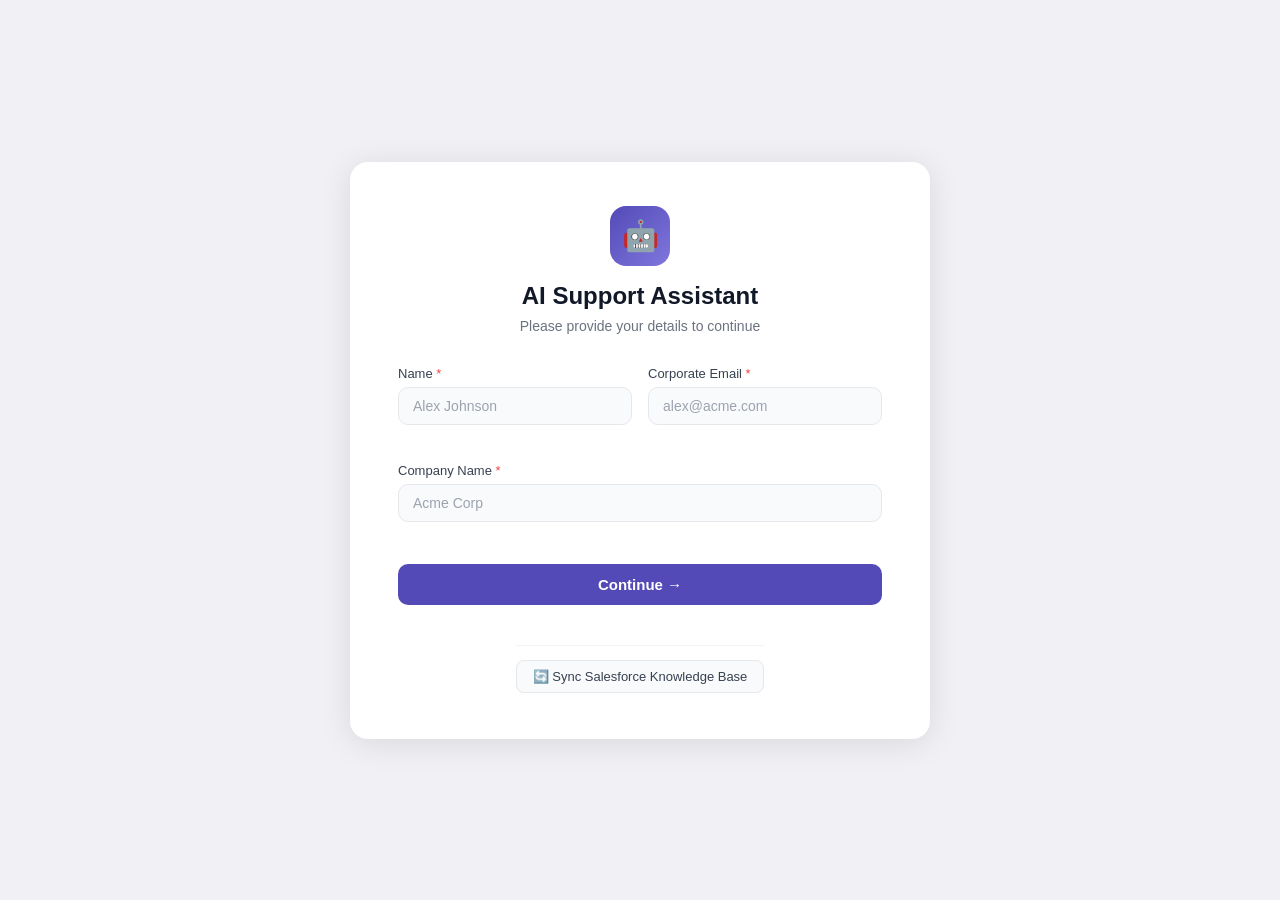
==== static/index.html @ 20d994e7 "Add Slack + Confluence integration, async escalation, popup buttons alignment - Slack Bot integratio" ====
<!DOCTYPE html>
<html lang="en">
<head>
  <meta charset="UTF-8" />
  <meta name="viewport" content="width=device-width, initial-scale=1.0"/>
  <title>AI Support Assistant</title>
  <link rel="stylesheet" href="/style.css" />
</head>
<body class="ob-body">

  <div class="ob-page">
    <div class="ob-card">
      <div class="ob-logo">🤖</div>
      <h1 class="ob-title">AI Support Assistant</h1>
      <p class="ob-sub">Please provide your details to continue</p>

      <form id="onboardForm" novalidate>
        <div class="form-row">
          <div class="form-group">
            <label for="name">Name <span class="req">*</span></label>
            <input type="text" id="name" placeholder="Alex Johnson" autocomplete="off" />
            <span class="err-msg" id="nameErr"></span>
          </div>
          <div class="form-group">
            <label for="email">Corporate Email <span class="req">*</span></label>
            <input type="email" id="email" placeholder="alex@acme.com" autocomplete="off" />
            <span class="err-msg" id="emailErr"></span>
          </div>
        </div>

        <div class="form-group full">
          <label for="company">Company Name <span class="req">*</span></label>
          <input type="text" id="company" placeholder="Acme Corp" autocomplete="off" />
          <span class="err-msg" id="companyErr"></span>
        </div>

        <button type="submit" class="btn-continue" id="submitBtn">Continue →</button>
        <div class="err-msg" id="formErr" style="text-align:center;margin-top:8px;"></div>
      </form>

      <div style="margin-top:16px;border-top:1px solid #f3f4f6;padding-top:14px;text-align:center;">
        <button type="button" class="btn-sync" id="syncBtn">🔄 Sync Salesforce Knowledge Base</button>
        <div id="syncMsg" style="font-size:12px;margin-top:6px;color:#6b7280;"></div>
      </div>
    </div>
  </div>

  <style>
    .btn-sync {
      background: #f9fafb; border: 1px solid #e5e7eb; border-radius: 8px;
      color: #374151; font-size: 13px; font-weight: 500; padding: 8px 16px;
      cursor: pointer; transition: background .15s;
    }
    .btn-sync:hover { background: #f3f4f6; }
    .btn-sync:disabled { opacity: .6; cursor: not-allowed; }
  </style>

  <script>
    const form    = document.getElementById('onboardForm');
    const syncBtn = document.getElementById('syncBtn');
    const syncMsg = document.getElementById('syncMsg');

    form.addEventListener('submit', async function(e) {
      e.preventDefault();
      const name    = document.getElementById('name').value.trim();
      const email   = document.getElementById('email').value.trim();
      const company = document.getElementById('company').value.trim();
      let valid = true;

      document.getElementById('nameErr').textContent    = '';
      document.getElementById('emailErr').textContent   = '';
      document.getElementById('companyErr').textContent = '';
      document.getElementById('formErr').textContent    = '';

      if (!name) { document.getElementById('nameErr').textContent = 'Please enter your name.'; valid = false; }
      if (!email || !email.includes('@')) { document.getElementById('emailErr').textContent = 'Please enter a valid corporate email.'; valid = false; }
      if (!company) { document.getElementById('companyErr').textContent = 'Please enter your company name.'; valid = false; }
      if (!valid) return;

      const btn = document.getElementById('submitBtn');
      btn.disabled = true; btn.textContent = 'Starting…';

      try {
        const res = await fetch('/api/session', {
          method: 'POST',
          headers: { 'Content-Type': 'application/json' },
          body: JSON.stringify({ name, email, company }),
        });
        const data = await res.json();
        if (data.error) throw new Error(data.error);
        // Pass welcome message via sessionStorage so chat.js can display it
        sessionStorage.setItem('userName',    name);
        sessionStorage.setItem('userEmail',   email);
        sessionStorage.setItem('companyName', company);
        sessionStorage.setItem('welcomeMsg',  data.welcome || '');
        window.location.href = '/chat';
      } catch (err) {
        document.getElementById('formErr').textContent = 'Error: ' + err.message;
        btn.disabled = false; btn.textContent = 'Continue →';
      }
    });

    syncBtn.addEventListener('click', async () => {
      syncBtn.disabled = true; syncBtn.textContent = '⏳ Syncing…';
      syncMsg.textContent = '';
      try {
        const res  = await fetch('/api/sync', { method: 'POST' });
        const data = await res.json();
        syncMsg.textContent = (data.ok ? '✅ ' : '❌ ') + data.message;
        syncMsg.style.color = data.ok ? '#16a34a' : '#dc2626';
      } catch (err) {
        syncMsg.textContent = '❌ ' + err.message;
        syncMsg.style.color = '#dc2626';
      } finally {
        syncBtn.disabled = false; syncBtn.textContent = '🔄 Sync Salesforce Knowledge Base';
      }
    });
  </script>
</body>
</html>
---- style.css ----
/* ============================================================
   RESET & BASE
============================================================ */
*, *::before, *::after { box-sizing: border-box; margin: 0; padding: 0; }

html, body {
  font-family: -apple-system, BlinkMacSystemFont, 'Segoe UI', Roboto, sans-serif;
  background: #f0f0f5;
  min-height: 100%;
}

/* ============================================================
   ONBOARDING PAGE
============================================================ */
.ob-body {
  background: #f0f0f5;
  display: flex;
  align-items: center;
  justify-content: center;
  min-height: 100vh;
  padding: 40px 16px;
}

.ob-page {
  width: 100%;
  max-width: 580px;
}

.ob-card {
  background: #ffffff;
  border-radius: 18px;
  box-shadow: 0 4px 32px rgba(0,0,0,0.10);
  padding: 44px 48px 40px;
  width: 100%;
  display: flex;
  flex-direction: column;
  align-items: center;
}

.ob-logo {
  width: 60px;
  height: 60px;
  border-radius: 16px;
  background: linear-gradient(135deg, #534AB7, #7F77DD);
  display: flex;
  align-items: center;
  justify-content: center;
  font-size: 30px;
  margin-bottom: 16px;
}

.ob-title {
  font-size: 24px;
  font-weight: 700;
  color: #111827;
  margin-bottom: 8px;
  text-align: center;
}

.ob-sub {
  font-size: 14px;
  color: #6b7280;
  margin-bottom: 32px;
  text-align: center;
}

/* Form */
form { width: 100%; }

.form-row {
  display: grid;
  grid-template-columns: 1fr 1fr;
  gap: 16px;
  margin-bottom: 16px;
}

.form-group {
  display: flex;
  flex-direction: column;
  gap: 6px;
}

.form-group.full { margin-bottom: 16px; }

.form-group label {
  font-size: 13px;
  font-weight: 500;
  color: #374151;
}

.req { color: #ef4444; }

.form-group input {
  padding: 10px 14px;
  border: 1.5px solid #e5e7eb;
  border-radius: 10px;
  font-size: 14px;
  color: #111827;
  background: #f9fafb;
  outline: none;
  transition: border-color .2s, box-shadow .2s, background .2s;
  width: 100%;
}

.form-group input:focus {
  border-color: #534AB7;
  box-shadow: 0 0 0 3px rgba(83,74,183,.12);
  background: #ffffff;
}

.form-group input::placeholder { color: #9ca3af; }

.err-msg {
  font-size: 12px;
  color: #ef4444;
  min-height: 16px;
}

.btn-continue {
  width: 100%;
  padding: 12px;
  background: #534AB7;
  color: #ffffff;
  border: none;
  border-radius: 10px;
  font-size: 15px;
  font-weight: 600;
  cursor: pointer;
  transition: background .15s;
  margin-top: 4px;
}
.btn-continue:hover { background: #4338ca; }

/* ============================================================
   CHAT BODY LAYOUT
   navbar fixed top 62px
   input bar fixed bottom ~82px
   chat scroll fills the rest
============================================================ */
.chat-body {
  background: #f0f0f5;
  display: flex;
  flex-direction: column;
  height: 100vh;
  overflow: hidden;
}

/* ============================================================
   NAVBAR
============================================================ */
.navbar {
  position: fixed;
  top: 0; left: 0; right: 0;
  height: 62px;
  background: #ffffff;
  border-bottom: 1px solid #e5e7eb;
  box-shadow: 0 1px 6px rgba(0,0,0,.07);
  display: flex;
  align-items: center;
  justify-content: space-between;
  padding: 0 24px;
  z-index: 9000;
}

.nb-left  { display: flex; align-items: center; gap: 10px; }

.nb-logo {
  width: 34px; height: 34px;
  border-radius: 9px;
  background: linear-gradient(135deg, #534AB7, #7F77DD);
  display: flex; align-items: center; justify-content: center;
  font-size: 18px; flex-shrink: 0;
}

.nb-appname { font-size: 15px; font-weight: 600; color: #111827; }
.nb-center  { font-size: 13px; color: #6b7280; }
.nb-right   { display: flex; align-items: center; gap: 10px; }

.nb-userinfo { text-align: right; line-height: 1.3; }
.nb-username { font-size: 13px; font-weight: 600; color: #111827; }
.nb-company  { font-size: 11px; color: #9ca3af; }

.nb-avatar {
  width: 34px; height: 34px; border-radius: 50%;
  background: #6c63d5; color: #fff;
  display: flex; align-items: center; justify-content: center;
  font-size: 11px; font-weight: 700; flex-shrink: 0;
}

.nb-dots {
  font-size: 20px; color: #9ca3af;
  cursor: pointer; letter-spacing: -1px;
}

/* ============================================================
   CHAT SCROLL AREA
============================================================ */
.chat-scroll {
  position: fixed;
  top: 62px;
  left: 0; right: 0;
  bottom: 82px;   /* default — JS adjusts when upload/feedback visible */
  overflow-y: auto;
  background: #f0f0f5;
  padding: 24px 16px 12px;
  scroll-behavior: smooth;
}

.chat-scroll::-webkit-scrollbar { width: 4px; }
.chat-scroll::-webkit-scrollbar-thumb { background: #d1d5db; border-radius: 4px; }

.chat-inner {
  max-width: 860px;
  margin: 0 auto;
  display: flex;
  flex-direction: column;
  gap: 18px;
}

.date-stamp {
  text-align: center;
  font-size: 11px;
  color: #9ca3af;
  margin-bottom: 4px;
}

@keyframes fadeIn { from { opacity:0; transform:translateY(6px); } to { opacity:1; transform:none; } }

/* ── MESSAGE ROWS (column layout) ── */
.msg-row {
  display: flex;
  flex-direction: column;
  margin-bottom: 18px;
  animation: fadeIn .25s ease;
}
.msg-row.assistant { align-items: flex-start; }
.msg-row.user      { align-items: flex-end; }

/* meta row: avatar + label */
.msg-meta {
  display: flex;
  align-items: center;
  gap: 8px;
  margin-bottom: 4px;
}

.msg-av.bot {
  width: 30px; height: 30px;
  border-radius: 50%; flex-shrink: 0;
  background: #ede9fe; border: 1px solid #ddd6fe;
  display: flex; align-items: center; justify-content: center;
  font-size: 14px;
}

.msg-label {
  font-size: 11px;
  font-weight: 600;
  color: #534AB7;
  letter-spacing: .3px;
}

/* AI bubble */
.bot-text {
  background: #ffffff;
  border: 1px solid #e5e7eb;
  border-radius: 3px 18px 18px 18px;
  padding: 11px 15px;
  font-size: 14px;
  line-height: 1.65;
  color: #111827;
  max-width: 580px;
  word-break: break-word;
  box-shadow: 0 1px 3px rgba(0,0,0,.04);
}
.bot-text p          { margin: 0 0 6px; color: #111827; }
.bot-text p:last-child { margin-bottom: 0; }
.bot-text strong     { color: #111827; font-weight: 600; }
.bot-text ul,
.bot-text ol         { padding-left: 18px; margin: 6px 0; }
.bot-text li         { margin: 3px 0; }
.bot-text code       {
  background: #f3f4f6; color: #374151;
  border-radius: 4px; padding: 1px 6px;
  font-size: 12px; font-family: monospace;
}

/* User bubble */
.user-bubble {
  background: #534AB7;
  color: #ffffff;
  border-radius: 18px 3px 18px 18px;
  padding: 11px 15px;
  max-width: 580px;
  font-size: 14px;
  line-height: 1.65;
  word-break: break-word;
}
.user-bubble p { margin: 0; color: #ffffff; }

/* Typing dots */
.typing-dots {
  display: flex; gap: 5px;
  align-items: center;
  padding: 14px 18px;
}
.typing-dots span {
  width: 7px; height: 7px;
  border-radius: 50%;
  background: #9ca3af;
  animation: bounce 1.2s infinite;
}
.typing-dots span:nth-child(2) { animation-delay: .2s; }
.typing-dots span:nth-child(3) { animation-delay: .4s; }
@keyframes bounce {
  0%, 60%, 100% { transform: translateY(0); }
  30%           { transform: translateY(-6px); }
}

/* ============================================================
   FEEDBACK BAR — sits just above input bar
============================================================ */
.feedback-bar {
  position: fixed;
  left: 0; right: 0;
  background: #f0f0f5;
  padding: 6px 16px 4px;
  z-index: 8000;
}

.fb-card {
  max-width: 860px;
  margin: 0 auto;
  background: #fff;
  border: 1px solid #e5e7eb;
  border-radius: 12px;
  padding: 12px 18px;
  display: flex;
  align-items: center;
  gap: 12px;
  box-shadow: 0 1px 4px rgba(0,0,0,.04);
}

.fb-text { font-size: 13px; font-weight: 500; color: #374151; flex: 1; }

.btn-fb {
  padding: 6px 14px;
  border-radius: 8px;
  border: 1px solid #e5e7eb;
  background: #f3f4f6;
  color: #374151;
  font-size: 12px;
  font-weight: 500;
  cursor: pointer;
  transition: all .15s;
  white-space: nowrap;
}
.btn-fb:hover { background: #534AB7; color: #fff; border-color: #534AB7; }

/* ============================================================
   UPLOAD ZONE — sits just above input bar (below feedback if both shown)
============================================================ */
.upload-zone {
  position: fixed;
  left: 0; right: 0;
  background: #f0f0f5;
  padding: 4px 16px 4px;
  z-index: 7000;
}

.uc-card {
  max-width: 860px;
  margin: 0 auto;
  background: #fff;
  border: 2px dashed #c4b5fd;
  border-radius: 14px;
  padding: 14px 18px;
  display: flex;
  align-items: center;
  gap: 14px;
}

.uc-icon {
  width: 40px; height: 40px;
  background: #f5f3ff;
  border-radius: 10px;
  display: flex; align-items: center; justify-content: center;
  font-size: 20px; flex-shrink: 0;
}

.uc-text { flex: 1; }
.uc-title { font-size: 13px; font-weight: 600; color: #111827; }
.uc-sub   { font-size: 12px; color: #6b7280; margin-top: 2px; }

.uc-browse-btn {
  display: inline-flex; align-items: center; gap: 5px;
  padding: 7px 14px;
  background: #fff;
  border: 1.5px solid #d1d5db;
  border-radius: 8px;
  font-size: 12px; font-weight: 500;
  color: #374151;
  cursor: pointer;
  white-space: nowrap;
  flex-shrink: 0;
  transition: background .15s;
}
.uc-browse-btn:hover { background: #f9fafb; border-color: #9ca3af; }

.file-preview {
  max-width: 860px;
  margin: 6px auto 0;
}
.file-preview img {
  max-width: 260px;
  border-radius: 10px;
  display: block;
  margin: 0 auto;
}
.file-info {
  background: #f0fdf4;
  border: 1px solid #bbf7d0;
  border-radius: 8px;
  padding: 10px 14px;
  font-size: 13px;
  color: #166534;
  text-align: center;
}

.analyze-row {
  max-width: 860px;
  margin: 8px auto 0;
  padding-left: 4px;
}

.btn-analyze {
  padding: 9px 22px;
  background: #534AB7;
  color: #fff;
  border: none;
  border-radius: 10px;
  font-size: 13px;
  font-weight: 600;
  cursor: pointer;
  transition: background .15s;
}
.btn-analyze:hover { background: #4338ca; }

/* ============================================================
   INPUT BAR — fixed bottom
============================================================ */
.inputbar {
  position: fixed;
  bottom: 0; left: 0; right: 0;
  background: #f0f0f5;
  border-top: 1px solid #e2e2ea;
  padding: 10px 16px 14px;
  z-index: 9000;
}

.inputbar-inner { max-width: 860px; margin: 0 auto; }

.composer {
  display: flex;
  align-items: center;
  gap: 8px;
  background: #ffffff;
  border: 1.5px solid #e0e0e8;
  border-radius: 28px;
  padding: 8px 8px 8px 20px;
  box-shadow: 0 1px 4px rgba(0,0,0,.06);
  transition: border-color .2s, box-shadow .2s;
}
.composer:focus-within {
  border-color: #7F77DD;
  box-shadow: 0 0 0 3px rgba(127,119,221,.15);
  background: #fff;
}

.msg-input {
  flex: 1;
  border: none;
  outline: none;
  font-size: 14.5px;
  color: #374151;
  background: transparent;
  font-family: inherit;
}
.msg-input::placeholder { color: #9ca3af; }

.send-btn {
  width: 36px; height: 36px;
  border-radius: 10px;
  border: none;
  background: #e8e8f0;
  color: #6b7280;
  font-size: 18px;
  cursor: pointer;
  display: flex; align-items: center; justify-content: center;
  flex-shrink: 0;
  transition: background .15s, color .15s;
}
.send-btn:hover { background: #534AB7; color: #fff; }

.inputbar-hint {
  text-align: center;
  font-size: 11px;
  color: #9ca3af;
  margin-top: 6px;
  display: flex;
  align-items: center;
  justify-content: center;
  gap: 8px;
}

.btn-toggle-upload {
  padding: 4px 14px;
  background: #fff;
  color: #374151;
  border: 1px solid #d1d5db;
  border-radius: 20px;
  font-size: 12px;
  font-weight: 500;
  cursor: pointer;
  transition: background .15s;
}
.btn-toggle-upload:hover { background: #f3f4f6; }

/* ============================================================
   MODAL
============================================================ */
.modal-overlay {
  position: fixed; inset: 0;
  background: rgba(0,0,0,.46);
  z-index: 99999;
  display: flex; align-items: center; justify-content: center;
}

.modal-box {
  background: #fff;
  border-radius: 16px;
  padding: 36px 40px;
  max-width: 420px; width: 90%;
  text-align: center;
  box-shadow: 0 20px 60px rgba(0,0,0,.22);
  animation: popIn .2s ease;
}
@keyframes popIn {
  from { transform: scale(.92); opacity: 0; }
  to   { transform: scale(1);   opacity: 1; }
}

.modal-icon  { font-size: 44px; margin-bottom: 12px; }
.modal-title { font-size: 18px; font-weight: 700; color: #111827; margin-bottom: 8px; }
.modal-body  { font-size: 14px; color: #6b7280; line-height: 1.6; margin-bottom: 24px; }

.modal-btns  { display: flex; gap: 12px; justify-content: center; flex-wrap: wrap; }

.btn-modal-ok {
  padding: 10px 26px;
  background: #534AB7; color: #fff;
  border: none; border-radius: 10px;
  font-size: 14px; font-weight: 600;
  cursor: pointer; transition: background .15s;
}
.btn-modal-ok:hover { background: #4338ca; }

.btn-modal-sec {
  padding: 10px 26px;
  background: #f3f4f6; color: #374151;
  border: 1px solid #e5e7eb; border-radius: 10px;
  font-size: 14px; font-weight: 600;
  cursor: pointer; transition: background .15s;
}
.btn-modal-sec:hover { background: #e5e7eb; }

/* ============================================================
   RESPONSIVE
============================================================ */
@media (max-width: 600px) {
  .ob-card { padding: 32px 20px 28px; }
  .form-row { grid-template-columns: 1fr; }
  .navbar { padding: 0 14px; }
  .nb-center { display: none; }
  .chat-scroll { padding: 16px 10px 8px; }
  .bubble { max-width: 85vw; }
  .modal-box { padding: 28px 22px; }
}
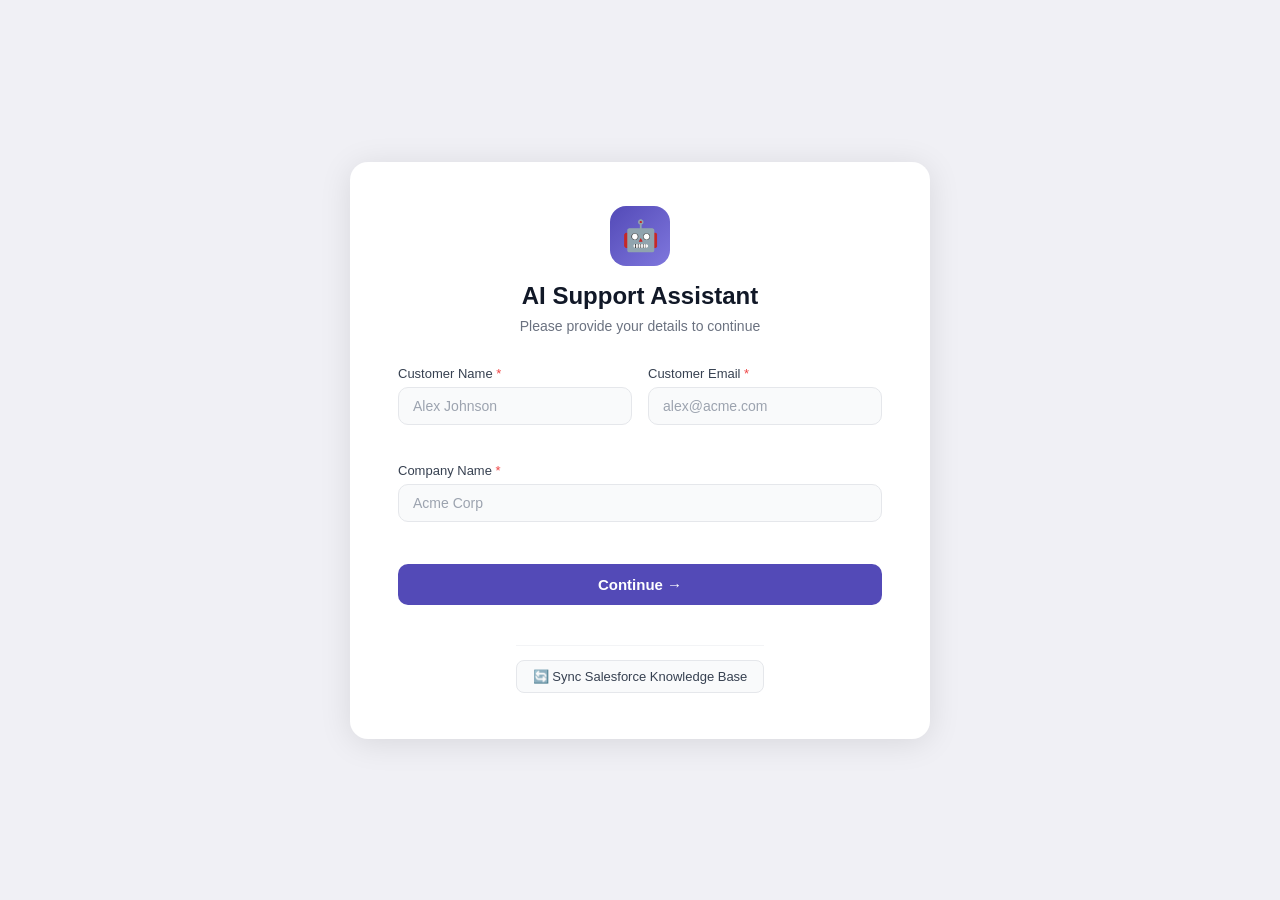
==== commit bf98c08f: "Update index.html change" ====
--- a/static/index.html
+++ b/static/index.html
@@ -17,12 +17,12 @@
       <form id="onboardForm" novalidate>
         <div class="form-row">
           <div class="form-group">
-            <label for="name">Name <span class="req">*</span></label>
+            <label for="name">Customer Name <span class="req">*</span></label>
             <input type="text" id="name" placeholder="Alex Johnson" autocomplete="off" />
             <span class="err-msg" id="nameErr"></span>
           </div>
           <div class="form-group">
-            <label for="email">Corporate Email <span class="req">*</span></label>
+            <label for="email">Customer Email <span class="req">*</span></label>
             <input type="email" id="email" placeholder="alex@acme.com" autocomplete="off" />
             <span class="err-msg" id="emailErr"></span>
           </div>
